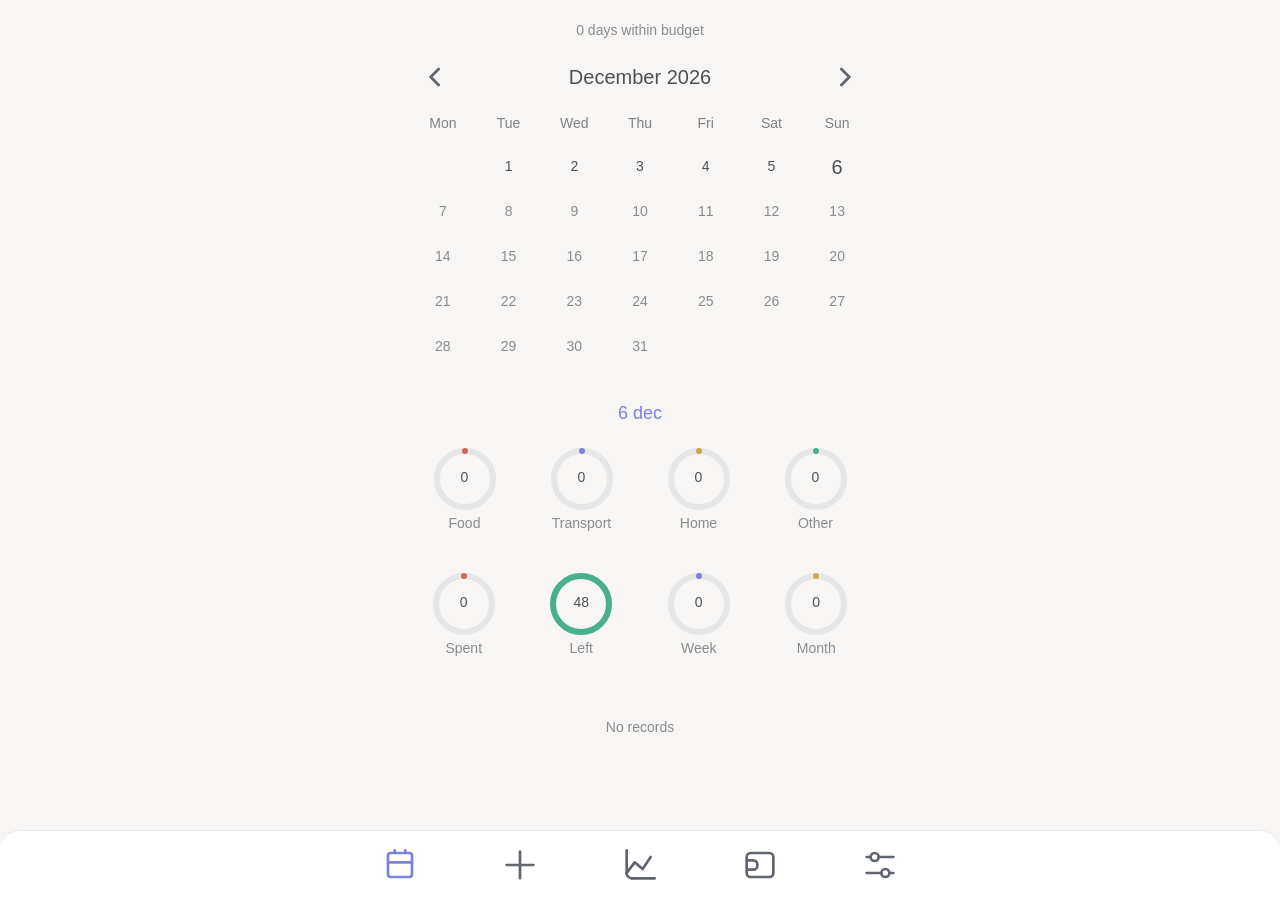
==== index.html @ 64d3a689 "first commit" ====
<!doctype html>
<html lang="en">
<head>
    <meta charset="UTF-8"/>
    <meta name="viewport"
          content="width=device-width, initial-scale=1.0, shrink-to-fit=no, interactive-widget=resizes-content"/>
    <meta name="mobile-web-app-capable" content="yes"/>
    <meta name="theme-color" content="#f7f6f4" media="(prefers-color-scheme: light)"/>
    <meta name="theme-color" content="#2a2a2a" media="(prefers-color-scheme: dark)"/>
    <meta name="msapplication-config" content="none">

    <title data-i18n="appName">Daybook</title>

    <link rel="manifest" href="manifest.webmanifest"/>
    <link rel="stylesheet" href="style.css"/>

    <link rel="icon" type="image/png" sizes="192x192" href="icons/icon-192.png">
    <link rel="icon" type="image/svg+xml" href="favicon.svg"/>
    <link rel="apple-touch-icon" href="icons/icon-192.png">
</head>
<body>

<!-- ==========================================================================
     DIARY
     ========================================================================== -->

<section id="diary-page" class="width-500 safe">
    <div id="calendar"></div>
    <h3 id="chosen-day" class="accent center"></h3>
    <div id="category-rings" class="row gap-10 pad-20"></div>
    <div id="summary-rings" class="row gap-10 pad-20"></div>
    <div id="day-entries"></div>
    <div id="day-breakdown" class="h-list pad-20"></div>
</section>

<!-- ==========================================================================
     EXPENSE ENTRY
     ========================================================================== -->

<section id="entry-page" class="hidden">
    <div class="scroll">
        <div class="width-500 col gap-20 pad-20 cta-space">
            <header class="row gap-10">
                <button id="entry-date" class="tap" aria-haspopup="dialog" data-i18n-aria-label="selectDate"></button>
                <button id="entry-time" class="tap" aria-haspopup="dialog" data-i18n-aria-label="selectTime"></button>
                <button id="entry-category" class="tap" data-i18n-aria-label="categoryLabel"></button>
            </header>

            <div class="input-row">
                <div class="text-field">
                    <textarea id="entry-text" class="input" rows="1" maxlength="200" autocomplete="off"
                              data-i18n-placeholder="parsePlaceholder"
                              data-i18n-aria-label="parsePlaceholder"></textarea>
                    <button id="clear-text" class="clear hidden" data-i18n-aria-label="clear">
                        <svg class="tool">
                            <use href="sprite.svg#close"></use>
                        </svg>
                    </button>
                </div>
                <div class="input-actions">
                    <button id="icon-photo" class="icon-button needs-photos" data-i18n-aria-label="photo">
                        <svg class="tool">
                            <use href="sprite.svg#camera"></use>
                        </svg>
                    </button>
                    <button id="icon-voice" class="icon-button" data-i18n-aria-label="voice">
                        <svg class="tool">
                            <use href="sprite.svg#mic"></use>
                        </svg>
                    </button>
                    <button id="icon-search" class="icon-button" data-i18n-aria-label="search">
                        <svg class="tool">
                            <use href="sprite.svg#search"></use>
                        </svg>
                    </button>
                    <button id="icon-star" class="icon-button" data-i18n-aria-label="quickPicks">
                        <svg class="tool">
                            <use href="sprite.svg#star"></use>
                        </svg>
                    </button>
                    <button id="icon-plus" class="icon-button" data-i18n-aria-label="add">
                        <svg class="tool">
                            <use href="sprite.svg#plus"></use>
                        </svg>
                    </button>
                </div>
                <input id="photo-input" type="file" accept="image/*" capture="environment" hidden>
            </div>
            <div id="entry-photo" class="photo hidden"></div>

            <div class="col gap-10">
                <div id="entry-items" class="col gap-10"></div>
                <div class="row between pad-10" id="entry-total"></div>
            </div>

            <section>
                <div class="row add">
                    <h3 data-i18n="tags"></h3>
                    <button id="edit-tags" class="right help small" data-i18n="change"></button>
                </div>
                <div id="tag-buttons" class="chips"></div>
            </section>

            <details id="note-block">
                <summary>
                    <svg class="plus" aria-hidden="true">
                        <use href="sprite.svg#plus"></use>
                    </svg>
                    <svg class="minus" aria-hidden="true">
                        <use href="sprite.svg#minus"></use>
                    </svg>
                    <span data-i18n="note"></span>
                </summary>
                <textarea id="entry-note" class="input" maxlength="280" rows="3"
                          data-i18n-placeholder="notePlaceholder"></textarea>
            </details>

            <button id="entry-delete" class="red hidden" data-i18n="delete"></button>
        </div>
    </div>

    <button id="confirm" class="fab-round" disabled aria-label="">
        <svg>
            <use href="sprite.svg#save"></use>
        </svg>
    </button>
    <button id="cancel" class="fab-close" data-i18n-aria-label="close">
        <svg>
            <use href="sprite.svg#cancel"></use>
        </svg>
    </button>
</section>

<!-- ==========================================================================
     PRESET
     ========================================================================== -->

<section id="preset-page" class="hidden">
    <div class="scroll">
        <div class="width-500 col gap-20 pad-20 cta-space">
            <input id="preset-name" class="input" maxlength="80" autocomplete="off"
                   data-i18n-placeholder="presetName" data-i18n-aria-label="presetName">

            <label class="field">
                <span class="label" data-i18n="defaultAmount"></span>
                <span class="unit-field">
                    <input id="preset-amount" class="input mono" inputmode="decimal">
                    <span class="unit preset-currency"></span>
                </span>
            </label>

            <div class="col gap-10">
                <h3 data-i18n="category"></h3>
                <div class="segment" id="preset-category" style="--n:4;--i:0">
                    <button data-category="0" data-i18n="categoryFood"></button>
                    <button data-category="1" data-i18n="categoryTransport"></button>
                    <button data-category="2" data-i18n="categoryHome"></button>
                    <button data-category="3" data-i18n="categoryOther"></button>
                </div>
            </div>

            <div class="col gap-10">
                <h3 data-i18n="tags"></h3>
                <div id="preset-tags" class="chips"></div>
            </div>

            <button id="preset-archive" class="red hidden" data-i18n="delete"></button>
        </div>
    </div>

    <button id="preset-save" class="fab-round" data-i18n-aria-label="save" disabled>
        <svg>
            <use href="sprite.svg#save"></use>
        </svg>
    </button>
    <button id="preset-cancel" class="fab-close" data-i18n-aria-label="cancel">
        <svg>
            <use href="sprite.svg#cancel"></use>
        </svg>
    </button>
</section>

<!-- ==========================================================================
     STATISTICS
     ========================================================================== -->

<section id="stats-page" class="width-500 pad-20 safe hidden">
    <div id="period">
        <div></div>
        <button data-i="0" data-i18n="day"></button>
        <button class="active" data-i="1" data-i18n="week"></button>
        <button data-i="2" data-i18n="month"></button>
    </div>

    <div id="range">
        <button type="button" data-add="-1" data-i18n-aria-label="previousPeriod">
            <svg>
                <use href="sprite.svg#prev"></use>
            </svg>
        </button>
        <span id="range-label"></span>
        <button type="button" data-add="1" data-i18n-aria-label="nextPeriod">
            <svg>
                <use href="sprite.svg#next"></use>
            </svg>
        </button>
    </div>

    <div class="card">
        <h3><span data-i18n="spending"></span><span class="value help left-10 small"></span></h3>
        <div class="chart" id="spending-chart"></div>
    </div>

    <div class="card">
        <h3><span data-i18n="byCategory"></span><span class="value help left-10 small"></span></h3>
        <div class="segment small-segment" id="category-mode" style="--n:2;--i:0">
            <button data-mode="sum" class="active" data-i18n="amountMode"></button>
            <button data-mode="pct" data-i18n="percentMode"></button>
        </div>
        <div class="chart" id="category-chart"></div>
    </div>

    <div class="card">
        <h3><span data-i18n="budgetDifference"></span><span class="value help left-10 small"></span></h3>
        <div class="chart" id="balance-chart"></div>
    </div>

    <div class="card">
        <h3><span data-i18n="byTag"></span><span class="value help left-10 small"></span></h3>
        <div class="chart" id="tag-chart"></div>
    </div>

    <div class="card">
        <h3><span data-i18n="byWeekday"></span><span class="value help left-10 small"></span></h3>
        <div class="chart" id="weekday-chart"></div>
    </div>

    <div class="card">
        <h3 data-i18n="when"></h3>
        <div class="chart" id="hour-heatmap"></div>
    </div>

    <div class="card">
        <h3><span data-i18n="topPresets"></span><span class="value help left-10 small"></span></h3>
        <div class="chart" id="top-chart"></div>
    </div>

    <div class="card">
        <h3><span data-i18n="entries"></span><span class="value help left-10 small"></span></h3>
        <div class="chart" id="count-chart"></div>
    </div>
</section>

<!-- ==========================================================================
     BUDGET
     ========================================================================== -->

<section id="budget-page" class="width-500 safe hidden">
    <form id="budget-form" class="pad-20 col gap-30" novalidate autocomplete="off"
          onsubmit="return false">
        <div class="field">
            <span class="label" data-i18n="currency"></span>
            <div class="segment" id="currency" style="--n:3;--i:0">
                <button type="button" data-currency="$">$</button>
                <button type="button" data-currency="€">€</button>
                <button type="button" data-currency="₽">₽</button>
            </div>
        </div>

        <div class="field">
            <label class="label" for="monthly-budget" data-i18n="monthlyBudget"></label>
            <div class="unit-field">
                <input class="input mono" id="monthly-budget" type="text" inputmode="decimal"
                       maxlength="9">
                <span class="unit budget-currency"></span>
            </div>
        </div>

        <span class="help small" data-i18n="categoryBudgets"></span>
        <div class="grid-4">
            <label class="field">
                <span class="label" data-i18n="categoryFood"></span>
                <input id="budget-food" class="input mono" inputmode="decimal">
            </label>
            <label class="field">
                <span class="label" data-i18n="categoryTransport"></span>
                <input id="budget-transport" class="input mono" inputmode="decimal">
            </label>
            <label class="field">
                <span class="label" data-i18n="categoryHome"></span>
                <input id="budget-home" class="input mono" inputmode="decimal">
            </label>
            <label class="field">
                <span class="label" data-i18n="categoryOther"></span>
                <input id="budget-other" class="input mono" inputmode="decimal">
            </label>
        </div>

        <div class="row between pad-10" id="budget-summary"></div>
    </form>
</section>

<!-- ==========================================================================
     SETTINGS
     ========================================================================== -->

<section id="settings-page" class="width-500 safe hidden">
    <br>
    <a href="https://pay.cloudtips.ru/p/9e3a23d6" target="_blank" rel="noopener">
        <svg class="icon">
            <use href="sprite.svg#heart"></use>
        </svg>
        <span data-i18n="support"></span>
    </a>

    <a href="mailto:yuzhakov.gleb@gmail.com?subject=Daybook">
        <svg class="icon">
            <use href="sprite.svg#chat"></use>
        </svg>
        <span data-i18n="mailTo"></span>
    </a>

    <a href="privacy.html" target="_blank">
        <svg class="icon">
            <use href="sprite.svg#shield"></use>
        </svg>
        <span data-i18n="privacy"></span>
    </a>

    <br>
    <button id="export">
        <svg class="icon">
            <use href="sprite.svg#download"></use>
        </svg>
        <span data-i18n="exportData"></span>
    </button>

    <button id="import">
        <svg class="icon">
            <use href="sprite.svg#upload"></use>
        </svg>
        <span data-i18n="importData"></span>
    </button>
    <input id="import-input" type="file" accept="application/json,.json" hidden>
    <br>

    <button id="reset">
        <svg class="icon">
            <use href="sprite.svg#reset"></use>
        </svg>
        <span data-i18n="reset"></span>
    </button>
</section>

<!-- ==========================================================================
     SHEETS
     ========================================================================== -->

<div id="overlay"></div>

<div id="search-sheet" class="sheet tall full" role="dialog" aria-modal="true" data-i18n-aria-label="search">
    <div class="row gap-10">
        <button id="search-back" class="icon-button" data-i18n-aria-label="close">
            <svg class="tool">
                <use href="sprite.svg#prev"></use>
            </svg>
        </button>
        <div class="text-field">
            <input id="search-input" class="input" type="text" autocomplete="off" enterkeyhint="search"
                   data-i18n-placeholder="searchPlaceholder" data-i18n-aria-label="search">
            <button id="search-clear" class="clear" data-i18n-aria-label="clear">
                <svg class="tool">
                    <use href="sprite.svg#close"></use>
                </svg>
            </button>
        </div>
    </div>
    <div id="search-tabs" class="chips scroll-x"></div>
    <div id="search-results" class="sheet-scroll"></div>
</div>

<div id="portion-sheet" class="sheet" role="dialog" aria-modal="true" data-i18n-aria-label="portion">
    <h3 id="portion-title" class="center" role="button" tabindex="0"></h3>
    <div class="big-field">
        <input id="portion-amount" class="mono" inputmode="decimal" autocomplete="off"
               data-i18n-aria-label="amount">
        <span class="preset-currency"></span>
    </div>
    <footer>
        <div id="portion-quick" class="center">
            <button id="portion-minus" class="pad-10" data-i18n-aria-label="minus">
                <svg>
                    <use href="sprite.svg#minus"></use>
                </svg>
            </button>
            <button id="portion-plus" class="pad-10" data-i18n-aria-label="plus">
                <svg>
                    <use href="sprite.svg#plus"></use>
                </svg>
            </button>
        </div>
        <button id="portion-create" class="pad-10" data-i18n="create"></button>
        <button id="portion-delete" class="pad-10" data-i18n="remove"></button>
        <button id="portion-confirm" class="accent">OK</button>
    </footer>
</div>

<div id="tags-sheet" class="sheet" role="dialog" aria-modal="true" data-i18n-aria-label="tags">
    <div class="row">
        <input id="tag" type="text" class="input" maxlength="24" autocomplete="off"
               data-i18n-placeholder="newTag" data-i18n-aria-label="newTag">
        <button id="create-tag" class="small accent pad-10" data-i18n="add"></button>
    </div>

    <div data-i18n="tagActions" class="small help pad-10"></div>
    <div id="tag-actions" class="chips"></div>

    <footer>
        <button id="close-tags" class="right" data-i18n="cancel"></button>
        <button id="apply-tags" class="accent">OK</button>
    </footer>
</div>

<div id="when-picker" class="sheet" role="dialog" aria-modal="true" data-i18n-aria-label="selectTime">
    <header id="watch">
        <button id="day" class="tap"></button>
        <button id="hour" class="tap"></button>

        <svg viewBox="0 0 6 24" width="6" height="24" aria-hidden="true">
            <circle cx="3" cy="8" r="1" stroke="var(--text)" fill="none"/>
            <circle cx="3" cy="16" r="1" stroke="var(--text)" fill="none"/>
        </svg>

        <button id="minute" class="tap"></button>
    </header>

    <div id="clock">
        <div id="white"></div>
        <div id="black"></div>
        <div id="center"></div>
        <div id="line"></div>
        <div id="hand"></div>
    </div>

    <div id="when-calendar">
        <div class="days"></div>
        <div class="days" id="when-days"></div>
    </div>

    <footer>
        <button id="when-prev" data-i18n-aria-label="previous">
            <svg>
                <use href="sprite.svg#prev"></use>
            </svg>
        </button>

        <button id="when-next" data-i18n-aria-label="next">
            <svg>
                <use href="sprite.svg#next"></use>
            </svg>
        </button>

        <button id="close-when" class="right" data-i18n="cancel"></button>
        <button id="apply-when" class="accent">OK</button>
    </footer>
</div>

<div class="hidden">
    <div id="calendars"></div>
</div>

<nav id="nav-bar" data-i18n-aria-label="mainNavigation">
    <div id="nav">
        <button id="nav-diary" data-page="diary" class="pad-10 active" data-i18n-aria-label="diary" aria-current="page">
            <svg>
                <use href="sprite.svg#diary"></use>
            </svg>
        </button>

        <button id="add-entry" class="pad-10" data-i18n-aria-label="addEntry">
            <svg>
                <use href="sprite.svg#plus"></use>
            </svg>
        </button>

        <button id="nav-stats" data-page="stats" class="pad-10" data-i18n-aria-label="stats">
            <svg>
                <use href="sprite.svg#stats"></use>
            </svg>
        </button>

        <button id="nav-budget" data-page="budget" class="pad-10" data-i18n-aria-label="budget">
            <svg>
                <use href="sprite.svg#wallet"></use>
            </svg>
        </button>

        <button id="nav-settings" data-page="settings" class="pad-10" data-i18n-aria-label="settings">
            <svg>
                <use href="sprite.svg#settings"></use>
            </svg>
        </button>
    </div>
</nav>

<div id="modal" hidden>
    <div class="dialog" role="dialog" aria-modal="true">
        <p id="question"></p>
        <div class="actions">
            <button id="modal-yes"></button>
            <button id="modal-no" data-i18n="no"></button>
        </div>
    </div>
</div>

<div id="chart-tip" role="tooltip" hidden></div>

<script src="presets.js"></script>
<script src="data.js"></script>
<script src="script.js"></script>

<script>
    if (navigator.serviceWorker) {
        // Reload only on update, not on first install
        const hadController = !!navigator.serviceWorker.controller;
        navigator.serviceWorker
            .register("sw.js", {
                scope: "./",
                updateViaCache: "none"
            })
            .then((reg) => {
                reg.update();
                if (reg.waiting) {
                    reg.waiting.postMessage("skipWaiting");
                }
                navigator.serviceWorker.addEventListener(
                    "controllerchange",
                    () => hadController && window.location.reload()
                );
            });
    }
</script>

</body>
</html>
---- style.css ----
/* ==========================================================================
   1. VARIABLES
   ========================================================================== */

:root {
    --bg: #f7f6f4;
    --text: #4d5156;
    --head: white;
    --icon: #5f646e;
    --line: #e7e7e7;
    --fade: #f2f1ef;
    --help: #8b8b8b;

    --yellow: #c9a84c;
    --blue: #7a82da;
    --green: #4aaf8c;
    --red: #d0675a;

    --accent: var(--blue);
    --radius: 12px;

    --value: 50%;
    --count: 0;
    --total: 1;
    --score: 0;
    --color: gray;
    --width: 0;
}

@media (prefers-color-scheme: dark) {
    :root {
        --bg: #2a2a2a;
        --text: #c8c8c8;
        --head: #303030;
        --icon: #bcb6a6;
        --line: #444444;
        --fade: #2d2d2d;
        --help: #838282;

        --accent: var(--yellow);

        --yellow: #a88a36;
        --blue: #7a82da;
        --green: #3d9a78;
        --red: #d0675a;
    }
}

/* ==========================================================================
   2. RESET AND BASE
   ========================================================================== */

* {
    margin: 0;
    padding: 0;
    box-sizing: border-box;
    border: none;
    font-family: -apple-system, BlinkMacSystemFont, "Segoe UI", Roboto, Helvetica, Arial,
    sans-serif;
    font-size: 18px;
    font-weight: 400;
    line-height: 1.5;
    color: var(--text);
    user-select: none;
    -webkit-tap-highlight-color: transparent;
}

html,
body {
    margin: 0;
    padding: 0;
    min-height: 100%;
    background: var(--bg);
    color: var(--text);
    overscroll-behavior: none;
    touch-action: pan-y;
}

button,
input,
textarea {
    font: inherit;
    background-color: inherit;
}

button {
    border: 0;
    line-height: 0;
    background: none;
    color: inherit;
    cursor: pointer;
    -webkit-tap-highlight-color: transparent;
}

button:disabled {
    cursor: default;
}

a,
li {
    cursor: pointer;
}

a {
    outline: none;
    text-decoration: none;
}

svg {
    background: transparent;
    stroke-width: 2;
    fill: none;
    stroke-linecap: round;
    stroke-linejoin: round;
    stroke: var(--icon);
    cursor: pointer;
}

input {
    padding: 10px;
}

/* Range slider */
/* Slider */
input[type=range] {
    width: 100%;
    height: 32px;
    appearance: none;
    -webkit-appearance: none;
    background: transparent;
    cursor: pointer;
    accent-color: var(--accent);
}

input[type=range]::-webkit-slider-runnable-track {
    height: 3px;
    border-radius: 2px;
    background: linear-gradient(
            to right,
            var(--accent) 0%,
            var(--accent) var(--value, 50%),
            var(--line) var(--value, 50%),
            var(--line) 100%
    );
}

input[type=range]::-webkit-slider-thumb {
    width: 20px;
    height: 20px;
    margin-top: -8px;
    border: 0;
    border-radius: 50%;
    background: var(--accent);
    appearance: none;
    -webkit-appearance: none;
    transition: transform 120ms ease;
}

input[type=range]:active::-webkit-slider-thumb {
    transform: scale(1.15);
}

input[type=range]::-moz-range-track {
    height: 3px;
    border-radius: 2px;
    background: var(--bg);
}

input[type=range]::-moz-range-thumb {
    width: 20px;
    height: 20px;
    border: 0;
    border-radius: 50%;
    background: var(--accent);
    transition: transform 120ms ease;
}

input,
select,
textarea {
    width: fit-content;
    outline: none;
    vertical-align: middle;
    user-select: text;
}

/* ==========================================================================
   3. UTILITIES
   ========================================================================== */

.hidden {
    display: none !important;
}

body:not(.photos) .needs-photos {
    display: none !important;
}

/* Typography */
.small {
    font-size: 14px !important;
}

.big {
    font-size: 20px !important;
}

.mono {
    font-variant-numeric: tabular-nums;
}

.accent {
    color: var(--accent) !important;
}

.help {
    color: var(--help);
}

.left-10 {
    padding-left: 10px;
}

.top-20 {
    padding-top: 20px;
}

.red {
    color: var(--red);
    border-color: var(--red);
    stroke: var(--red);
}

.small * {
    font-size: inherit;
}

/* Alignment */
.center {
    align-content: center;
    text-align: center;
    justify-content: center;
}

.left {
    text-align: left;
}

.right {
    margin-left: auto;
}

.grow {
    flex: 1;
    min-width: 0;
}

/* Layout */
.col {
    display: flex;
    flex-direction: column;
}

.row {
    display: flex;
    flex-direction: row;
    align-items: center;
    width: 100%;
}

.between {
    justify-content: space-between;
}

/* Spacing / gaps */
.gap-10 {
    gap: 10px;
}

.gap-15 {
    gap: 15px;
}

.gap-20 {
    gap: 20px;
}

.gap-30 {
    gap: 30px;
}

.pad-10 {
    padding: 10px;
}

.pad-20 {
    padding: 20px;
}


.safe {
    padding-bottom: calc(78px + env(safe-area-inset-bottom));
}

.cta-space {
    padding-bottom: calc(100px + env(safe-area-inset-bottom));
}

/* Containers */
.width-500 {
    max-width: 500px;
    width: 100%;
    margin: 0 auto;
    position: relative;
}

/* Inline markers */
i {
    position: absolute;
    left: 50%;
    top: 50%;
    transform: translate(-50%, -50%);
    border-radius: 50%;
    opacity: 0.5;
    z-index: 0;
}

/* ==========================================================================
   4. SHARED COMPONENTS
   ========================================================================== */

/* Icons */
button svg {
    width: 32px;
    min-width: 32px;
    height: 32px;
}

button svg.tool,
.tool {
    width: 24px;
    min-width: 24px;
    height: 24px;
}

.icon {
    width: 30px;
    min-width: 30px;
    height: 30px;
    stroke: gray;
}

.icon-button {
    padding: 8px;
    border-radius: 50%;
}

.starred {
    fill: var(--yellow);
    stroke: var(--yellow);
}

/* Pill buttons */
.tap {
    padding: 0 12px;
    min-height: 50px;
    border-radius: 20px;
    vertical-align: middle;
    line-height: 1.3;
    color: var(--accent);
    border: 2px solid var(--accent);
}

.tap * {
    color: inherit;
}

.tap.selected {
    background: var(--accent);
    color: var(--bg);
}

.tap.selected .help {
    color: var(--bg);
    opacity: 0.8;
}

.tap.red {
    color: var(--red);
    border-color: var(--red);
}

.chip {
    min-height: 38px;
    border-radius: 19px;
    font-size: 15px;
}

.chip span {
    font-size: 13px;
    margin-left: 4px;
}

.chips {
    display: flex;
    flex-wrap: wrap;
    gap: 8px;
}

.chips.center {
    justify-content: center;
}

.scroll-x {
    flex-wrap: nowrap;
    overflow-x: auto;
    scrollbar-width: none;
}

.scroll-x::-webkit-scrollbar {
    display: none;
}

.scroll-x > * {
    flex: 0 0 auto;
}

/* Segment */
.segment {
    position: relative;
    display: grid;
    grid-template-columns: repeat(var(--n), minmax(0, 1fr));
    gap: 4px;
    padding: 4px;
    background: var(--head);
    border-radius: var(--radius);
    --n: 2;
    --i: 0;
}

.segment::before {
    content: "";
    position: absolute;
    inset: 4px auto 4px 4px;
    width: calc((100% - 8px - (var(--n) - 1) * 4px) / var(--n));
    border-radius: 9px;
    background: var(--accent);
    transform: translateX(calc(var(--i) * (100% + 4px)));
    transition: transform 0.25s;
}

.segment button {
    position: relative;
    z-index: 1;
    flex: 1;
    min-width: 0;
    min-height: 40px;
    padding: 0 4px;
    border-radius: 9px;
    font-size: 15px;
    line-height: 1.2;
    white-space: nowrap;
    overflow: hidden;
    text-overflow: ellipsis;
    transition: color 0.25s;
}

.segment button.active {
    color: var(--bg);
}

.small-segment {
    width: fit-content;
    max-width: 100%;
    margin-bottom: 10px;
    grid-template-columns: repeat(var(--n), 1fr);
}

.small-segment button {
    min-height: 32px;
    padding: 0 12px;
    font-size: 13px;
}

/* Headings */
h2 {
    width: 100%;
    padding: 10px 20px;
    font-size: 20px;
    justify-content: space-between;
}

h2 button {
    padding: 10px;
}

h3 {
    width: 100%;
}

/* Scroll container */
.scroll {
    display: flex;
    flex: 1;
    overflow-y: auto;
    scrollbar-width: none;
    -ms-overflow-style: none;
}

.scroll::-webkit-scrollbar {
    width: 0;
    height: 0;
}

/* Inputs */
.field {
    display: flex;
    flex-direction: column;
    gap: 4px;
    min-width: 0;
    flex: 1;
}

.label {
    font-size: 13px;
    color: var(--help);
}

.input {
    width: 100%;
    min-height: 48px;
    padding: 12px 14px;
    border: 1px solid var(--line);
    border-radius: var(--radius);
    background: var(--head);
    color: var(--text);
    font: inherit;
    outline: 0;
}

.input::placeholder {
    color: var(--help);
}

.input:focus {
    border-color: var(--accent);
}

.input[readonly]:not(:focus) {
    cursor: default;
}

.grid-4 .input,
.field .input.mono {
    font-size: 16px;
}

.text-field {
    position: relative;
    flex: 1;
    min-width: 0;
}

.text-field .input {
    padding-right: 40px;
}

.sheet > .text-field {
    flex: none;
}

.clear {
    position: absolute;
    top: 50%;
    right: 6px;
    transform: translateY(-50%);
    padding: 6px;
}

.clear svg {
    stroke: var(--help);
}

.unit-field {
    display: block;
    position: relative;
}

.unit-field .input {
    padding-right: 40px;
}

.unit {
    position: absolute;
    top: 50%;
    right: 14px;
    transform: translateY(-50%);
    color: var(--help);
    font-size: 15px;
    pointer-events: none;
}

textarea.input {
    resize: vertical;
    font-size: 16px;
    margin-top: 10px;
}

.grid-4 {
    display: grid;
    grid-template-columns: repeat(4, 1fr);
    align-items: end;
    gap: 10px;
}

.grid-3 {
    display: grid;
    grid-template-columns: repeat(3, 1fr);
    align-items: end;
    gap: 10px;
}

.big-field {
    display: flex;
    align-items: baseline;
    justify-content: center;
    gap: 8px;
}

.big-field input {
    width: 170px;
    padding: 4px;
    font-size: 44px;
    text-align: center;
    border-bottom: 2px solid var(--line);
}

.big-field input:focus {
    border-color: var(--accent);
    outline: none;
}

.big-field span {
    color: var(--help);
}

/* Photo */
.photo {
    position: relative;
    width: 96px;
    height: 96px;
}

.photo img,
.photo-stub {
    width: 96px;
    height: 96px;
    object-fit: cover;
    border-radius: var(--radius);
    background: var(--fade);
}

.photo-stub {
    display: grid;
    place-items: center;
}

.photo-remove {
    position: absolute;
    top: -8px;
    right: -8px;
    width: 30px;
    height: 30px;
    border-radius: 50%;
    background: var(--head);
    border: 1px solid var(--line);
    display: grid;
    place-items: center;
}

.photo-remove svg {
    width: 16px;
    min-width: 16px;
    height: 16px;
}

/* CTA and close */
.fab-round {
    position: fixed;
    right: 14px;
    bottom: calc(14px + env(safe-area-inset-bottom));
    z-index: 2;
    width: 56px;
    height: 56px;
    border-radius: 50%;
    background: rgba(128, 128, 128, 0.55);
    color: var(--bg);
    display: grid;
    place-items: center;
    box-shadow: 0 4px 14px rgba(0, 0, 0, 0.12);
}

.fab-round svg {
    width: 28px;
    height: 28px;
    stroke: var(--bg);
    stroke-width: 3;
}

.fab-round:disabled {
    opacity: 0.35;
    box-shadow: none;
}

.fab-close {
    position: fixed;
    top: 8px;
    right: 8px;
    z-index: 2;
    width: 50px;
    height: 50px;
    border-radius: 50%;
}

.fab-close svg {
    width: 24px;
    height: 24px;
    stroke-width: 3;
    stroke: var(--help);
}

/* Details */
details summary {
    display: flex;
    align-items: center;
    gap: 8px;
    cursor: pointer;
    color: var(--help);
    font-size: 15px;
    list-style: none;
}

details summary::-webkit-details-marker {
    display: none;
}

details summary svg {
    width: 16px;
    height: 16px;
    flex: 0 0 16px;
    stroke: var(--help);
}

details summary .minus {
    display: none;
}

details[open] summary .plus {
    display: none;
}

details[open] summary .minus {
    display: block;
}

/* ==========================================================================
   5. BOTTOM NAVIGATION
   ========================================================================== */

nav {
    position: fixed;
    bottom: 0;
    width: 100%;
    height: calc(70px + env(safe-area-inset-bottom));
    padding: 8px max(12px, env(safe-area-inset-left)) calc(8px + env(safe-area-inset-bottom));
    background: var(--head);
    border-radius: 20px 20px 0 0;
    border-top: 1px solid var(--line);
    backdrop-filter: blur(16px);
    z-index: 1;
}

nav > div {
    display: grid;
    grid-template-columns: repeat(5, 1fr);
    max-width: 600px;
    margin: 0 auto;
}

nav > div > button {
    padding: 10px;
}

.active > svg {
    stroke: var(--accent);
}

/* ==========================================================================
   6. DIARY
   ========================================================================== */

#calendar {
    width: 100%;
    touch-action: pan-y;
    overflow-x: clip;
    overflow-y: visible;
}

#calendar h2 {
    text-align: center;
}

.calendar {
    height: 400px;
    position: relative;
}

#calendars {
    display: flex;
    justify-content: space-between;
    gap: 30px;
    width: calc(300% + 60px);
    overflow-x: clip;
    overflow-y: visible;
    touch-action: pan-y;
    transition: none;
}

#calendars > div {
    flex: 0 0 var(--width);
    width: var(--width);
}

.days {
    display: grid;
    grid-template-columns: repeat(7, 1fr);
    justify-items: center;
    text-align: center;
    padding: 0 20px;
}

.days span {
    position: relative;
    z-index: 1;
    font-size: 14px;
}

.days > span {
    padding-bottom: 10px;
    color: gray;
}

.days > button {
    height: 45px;
    aspect-ratio: 1;
    padding: 5px;
    background: transparent;
    border-radius: 50%;
    position: relative;
    line-height: 1;
}

.days > button > span {
    position: relative;
    z-index: 1;
    font-size: 14px;
}

.today {
    color: var(--accent);
}

.future {
    color: gray;
}

.days .selected {
    background: var(--accent) !important;
    color: var(--bg);
}

.empty {
    pointer-events: none;
    padding: 24px 0;
    text-align: center;
    color: var(--help);
    font-size: 13px;
}

/* Entry list */
#day-entries {
    display: flex;
    flex-direction: column;
}

.entry {
    display: flex;
    flex-direction: column;
    gap: 4px;
    width: 100%;
    padding: 12px 20px;
    text-align: left;
    line-height: 1.3;
}

.entry .row svg {
    stroke: var(--help);
}

.entry .items {
    overflow: hidden;
    text-overflow: ellipsis;
    white-space: nowrap;
}

.tags {
    display: flex;
    flex-wrap: wrap;
    column-gap: 10px;
}

/* ==========================================================================
   7. ENTRY AND PRESET
   ========================================================================== */

#entry-page,
#preset-page {
    min-height: 100dvh;
}

#entry-page header {
    padding-right: 50px;
}

#entry-page header .tap {
    font-size: 16px;
    min-height: 44px;
}

.input-row {
    display: flex;
    flex-direction: column;
    gap: 4px;
}

.input-actions {
    display: flex;
    justify-content: flex-end;
    gap: 2px;
}

#entry-text {
    resize: none;
    overflow: hidden;
    margin-top: 0;
    field-sizing: content;
}

#icon-voice.listening svg {
    stroke: var(--red);
    animation: pulse 1s infinite;
}

@keyframes pulse {
    50% {
        opacity: 0.4;
    }
}

/* Line item cards */
.card-item {
    display: flex;
    flex-direction: column;
    gap: 6px;
    padding: 12px 14px;
    border-radius: var(--radius);
    background: var(--head);
    cursor: pointer;
    transition: box-shadow 0.2s;
}

.card-item .name {
    flex: 1;
    min-width: 0;
    overflow: hidden;
    text-overflow: ellipsis;
    white-space: nowrap;
}

.card-item.bad {
    box-shadow: inset 0 0 0 2px var(--red);
}

.card-item.flash {
    animation: flash 1s;
}

@keyframes flash {
    30% {
        box-shadow: inset 0 0 0 4px var(--red);
        background: var(--fade);
    }
}

.total {
    text-align: right;
    color: var(--help);
}

/* Tags */
.add {
    height: 32px;
    margin-bottom: 10px;
}

#edit-tags {
    line-height: 1.3;
}

#entry-delete,
#preset-archive {
    line-height: 1.3;
    padding: 20px;
}

/* ==========================================================================
   8. BOTTOM SHEETS
   ========================================================================== */

.sheet {
    position: fixed;
    bottom: 0;
    left: 50%;
    z-index: 11;
    display: flex;
    flex-direction: column;
    gap: 12px;
    width: 100%;
    max-width: 560px;
    max-height: 90dvh;
    padding: 20px 16px max(10px, env(safe-area-inset-bottom));
    background: var(--bg);
    border-top: 1px solid var(--line);
    border-radius: 20px 20px 0 0;
    transform: translate(-50%, 100%);
    transition: transform 220ms;
    visibility: hidden;
}

.sheet.open {
    transform: translate(-50%, 0);
    visibility: visible;
}

.sheet.tall {
    height: 85dvh;
}

.sheet.full {
    height: 100dvh;
    max-height: 100dvh;
    padding-top: max(20px, env(safe-area-inset-top));
    border-top: 0;
    border-radius: 0;
}

.sheet-scroll {
    flex: 1;
    min-height: 0;
    overflow-y: auto;
}

.sheet footer {
    display: flex;
    align-items: center;
    width: 100%;
}

.sheet footer button {
    padding: 14px 20px 18px;
    background: transparent;
    font-size: 16px;
    line-height: 1.2;
}

.sheet footer button.left {
    padding-left: 4px;
}

/* Search */
#search-sheet {
    padding: 0;
}

#search-sheet > .row {
    padding: max(20px, env(safe-area-inset-top)) 16px 10px 10px;
}

#search-tabs {
    padding: 0 20px;
}

#search-tabs .tap {
    min-height: 38px;
    padding: 8px 4px;
    border: 0;
    border-bottom: 2px solid transparent;
    border-radius: 0;
    color: var(--help);
}

#search-tabs .tap.selected {
    background: transparent;
    color: var(--accent);
    border-bottom-color: var(--accent);
}

#search-results {
    padding: 0 10px max(10px, env(safe-area-inset-bottom));
    scrollbar-width: none;
}

#search-results::-webkit-scrollbar {
    display: none;
}

.result {
    display: flex;
    align-items: center;
    gap: 6px;
    padding: 10px 0 10px 10px;
    cursor: pointer;
    line-height: 1.3;
}

/* Amount */
#portion-sheet h3 {
    padding-right: 0;
    cursor: pointer;
}

#portion-title[data-preset-id=""] {
    cursor: default;
}

#portion-quick {
    display: flex;
    align-items: center;
    gap: 4px;
    margin-right: auto;
}

#portion-quick button {
    padding: 10px;
}

#portion-sheet footer button {
    padding-left: 10px;
    padding-right: 10px;
}

/* Tags */
#tag-actions {
    padding: 0 0 10px;
}

#create-tag {
    line-height: 1.2;
}

/* Date/time picker */
#when-picker {
    height: 400px;
    align-items: center;
    font-variant-numeric: tabular-nums;
}

#when-prev,
#when-next {
    padding: 5px 10px;
}

#when-picker .days > button {
    height: 40px;
    font-size: 14px;
}

#when-calendar {
    width: 100%;
    max-width: 420px;
}

#watch {
    display: flex;
    align-items: center;
    gap: 10px;
    padding-bottom: 6px;
}

#watch button {
    font-size: 24px;
    line-height: 1;
    min-height: 44px;
}

#watch .selected {
    background: var(--accent);
    color: var(--bg);
}

#clock {
    position: relative;
    flex: 0 0 250px;
    width: 250px;
    height: 250px;
    background: var(--fade);
    border-radius: 50%;
    touch-action: none;
}

.tick {
    font: 14px sans-serif;
}

#clock .tick {
    position: absolute;
    transform: translate(-50%, -50%);
}

#white {
    position: absolute;
    inset: 0;
    z-index: 3;
    clip-path: circle(16px at 50% 50%);
    pointer-events: none;
}

#white .tick {
    color: var(--bg);
}

#hand {
    position: absolute;
    z-index: 2;
    width: 32px;
    height: 32px;
    background: var(--accent);
    border-radius: 50%;
    cursor: grab;
    touch-action: none;
}

#center {
    position: absolute;
    left: 50%;
    top: 50%;
    width: 8px;
    height: 8px;
    transform: translate(-50%, -50%);
    background: var(--accent);
    border-radius: 50%;
}

#line {
    position: absolute;
    left: 50%;
    top: calc(50% - 1px);
    width: 2px;
    height: 2px;
    background: var(--accent);
    transform-origin: 0 50%;
}

/* Budget */
#budget-form {
    display: flex;
    flex-direction: column;
    width: 100%;
}

#budget-summary {
    flex-wrap: wrap;
    gap: 6px 16px;
}

/* Diary rings */
#category-rings {
    display: grid;
    grid-template-columns: repeat(4, 1fr);
    gap: 8px;
}

.ring {
    position: relative;
    display: flex;
    flex-direction: column;
    align-items: center;
    gap: 4px;
}

.ring svg {
    width: 64px;
    height: 64px;
    cursor: default;
}

.ring .track {
    stroke: var(--line);
    stroke-width: 6;
}

.ring .fill {
    stroke-width: 6;
}

.ring-value {
    position: absolute;
    top: 20px;
    width: 64px;
    text-align: center;
    font-size: 14px;
}

.ring .small {
    line-height: 1.2;
    font-size: 12px;
}

#summary-rings {
    flex-wrap: wrap;
    justify-content: space-around;
    margin-bottom: 20px;
}

/* ==========================================================================
   9. OVERLAY
   ========================================================================== */

#overlay {
    position: fixed;
    inset: 0;
    z-index: 10;
    background: #0004;
    opacity: 0;
    visibility: hidden;
    transition: opacity 180ms;
}

#overlay.open {
    opacity: 1;
    visibility: visible;
}

/* ==========================================================================
   10. STATISTICS
   ========================================================================== */

/* Period switch */
#period {
    position: relative;
    display: flex;
    width: 280px;
    height: 46px;
    padding: 6px;
    margin: 0 auto 16px;
    border-radius: 14px;
    background: var(--head);
    user-select: none;
    box-shadow: 0 1px 3px rgba(0, 0, 0, 0.06);
}

#period > div {
    position: absolute;
    top: 4px;
    left: 6px;
    width: calc((100% - 12px) / 3);
    height: 38px;
    border-radius: 10px;
    background: var(--accent);
    box-shadow: 0 1px 3px rgba(0, 0, 0, 0.12);
    transform: translateX(100%);
    transition: transform 0.2s ease;
}

#period > button {
    position: relative;
    z-index: 1;
    flex: 1;
    height: 34px;
    padding: 0;
    border: 0;
    background: transparent;
    color: var(--text);
    font: inherit;
    font-size: 16px;
    line-height: 1;
    cursor: pointer;
}

#period > button.active {
    color: var(--bg);
    transition: color 0.2s ease;
}

/* Range arrows */
#range {
    display: flex;
    align-items: center;
    justify-content: space-between;
    width: 260px;
    margin: 0 auto 8px;
    user-select: none;
}

#range button {
    flex: 0 0 auto;
    display: flex;
    align-items: center;
    justify-content: center;
    width: 32px;
    height: 32px;
    padding: 0 0 2px;
    border-radius: 8px;
}

#range button:active {
    transform: scale(0.94);
}

#range-label {
    display: flex;
    gap: 10px;
    color: var(--text);
    font-variant-numeric: tabular-nums;
}

#range-label span {
    font-size: 16px;
}

/* Cards */
.card {
    padding: 0 0 32px;
}

.card h3 {
    margin-top: 16px;
    margin-bottom: 16px;
    font-size: 17px;
}

.card h3 span {
    font-size: inherit;
}

.card h3 .value {
    color: var(--help);
}

.chart {
    width: 100%;
}

.chart svg {
    display: block;
    overflow: visible;
    stroke: none;
    cursor: default;
}

.chart text {
    font-size: 11px;
    fill: var(--help);
    stroke: none;
}

.chart .tick {
    position: static;
    transform: none;
    font-family: inherit;
    font-size: 11px;
}

.chart .grid {
    stroke: var(--line);
    stroke-width: 1;
}

.chart .axis {
    stroke: var(--help);
    stroke-width: 1;
}

.chart .normal {
    stroke: var(--line);
    stroke-width: 1.5;
    stroke-dasharray: 8 6;
}

.chart .area {
    fill-opacity: 0.8;
    stroke: none;
}

.chart .series {
    fill: none;
    stroke-width: 2;
}

.chart .series.thin {
    stroke-width: 1.5;
}

.chart .series.dash {
    stroke-dasharray: 10 8;
    stroke: var(--line);
}

.chart .dot {
    stroke: var(--bg);
    stroke-width: 2;
}

.chart .hit {
    fill: transparent;
    stroke: none;
    cursor: pointer;
}

.chart rect.hit.hovered {
    fill: var(--text);
    fill-opacity: 0.05;
}

.chart circle.hit.hovered {
    stroke: var(--text);
    stroke-width: 1;
}

.chart .cell {
    cursor: pointer;
}

.chart .cell.zero {
    fill: var(--line);
    fill-opacity: 0.45;
}

.chart .cell.hovered {
    stroke: var(--text);
    stroke-width: 1;
}

/* Legend */
.legend {
    display: flex;
    flex-wrap: wrap;
    gap: 6px 14px;
    padding-top: 8px;
}

.legend-item {
    display: flex;
    align-items: center;
    gap: 6px;
    font-size: 12px;
    color: var(--help);
}

.legend .key {
    position: static;
    transform: none;
    opacity: 1;
    border-radius: 2px;
}

.legend .key.rect {
    width: 10px;
    height: 10px;
    background: var(--color);
}

.break {
    border-bottom: 1px solid var(--line);
}

.legend .key.line {
    width: 14px;
    height: 2px;
    background: var(--color);
}

.legend .key.dash {
    width: 14px;
    height: 2px;
    background: repeating-linear-gradient(
            to right,
            var(--color) 0 5px,
            transparent 5px 8px
    );
}


/* Tooltip */
#chart-tip {
    position: fixed;
    z-index: 20;
    min-width: 120px;
    padding: 8px 10px;
    border: 1px solid var(--line);
    border-radius: 8px;
    background: var(--head);
    box-shadow: 0 4px 14px rgba(0, 0, 0, 0.12);
    pointer-events: none;
}

#chart-tip[hidden] {
    display: none;
}

.tip-title {
    font-size: 12px;
    color: var(--help);
    padding-bottom: 2px;
}

.tip-row {
    display: flex;
    align-items: center;
    gap: 6px;
    font-size: 13px;
}

.tip-row * {
    font-size: 13px;
}

.tip-row i {
    position: static;
    transform: none;
    opacity: 1;
    width: 12px;
    height: 2px;
    border-radius: 1px;
    background: var(--color);
}

.tip-row b {
    font-weight: 600;
}

.tip-row span {
    color: var(--help);
}

/* Horizontal lists */
.h-list {
    display: flex;
    flex-direction: column;
    gap: 12px;
}

.h-col {
    display: flex;
    flex-direction: column;
    gap: 2px;
}

.h-label {
    overflow: hidden;
    white-space: normal;
    font-size: 13px;
    color: var(--help);
}

.h-value {
    position: relative;
    height: 16px;
    margin-right: 90px;
}

.h-bar {
    position: absolute;
    top: 0;
    left: 0;
    width: calc(var(--count) / var(--total) * 100%);
    height: 16px;
    min-width: 2px;
    border-radius: 2px 4px 4px 2px;
    overflow: hidden;
    background: var(--color);
}

.h-number {
    position: absolute;
    top: 0;
    left: calc(var(--count) / var(--total) * 100%);
    margin-left: 10px;
    font-size: 13px;
    line-height: 16px;
    white-space: nowrap;
    color: var(--text);
}

/* ==========================================================================
   11. BUDGET AND SETTINGS
   ========================================================================== */

#reset span {
    color: var(--red);
}

#settings-page > a,
#settings-page > button {
    display: flex;
    align-items: center;
    gap: 12px;
    width: calc(100% - 40px);
    margin: 0 20px;
    padding: 14px 0;
    line-height: 1.5;
    text-align: left;
    background: none;
    border: none;
    border-radius: 0;
    font-size: 16px;
    color: var(--text);
}

#settings-page > button:last-of-type {
    border-bottom: none;
}

#settings-page > a:active,
#settings-page > button:active {
    opacity: 0.5;
}

/* ==========================================================================
   12. MODAL
   ========================================================================== */

#modal {
    position: fixed;
    inset: 0;
    display: grid;
    place-items: center;
    z-index: 30;
    background: #0004;
}

#modal[hidden] {
    display: none;
}

.dialog {
    width: calc(100% - 40px);
    max-width: 420px;
    padding: 20px;
    border-radius: 12px;
    background: var(--bg);
    text-align: center;
}

.dialog p {
    margin: 0 0 20px;
}

.actions {
    display: flex;
    gap: 10px;
}

.actions button {
    flex: 1;
    padding: 20px;
    border-radius: 12px;
    line-height: 1.2;
}

#modal-yes {
    background: var(--accent);
    color: var(--bg);
}

#modal-no {
    background: var(--head);
    color: var(--text);
}
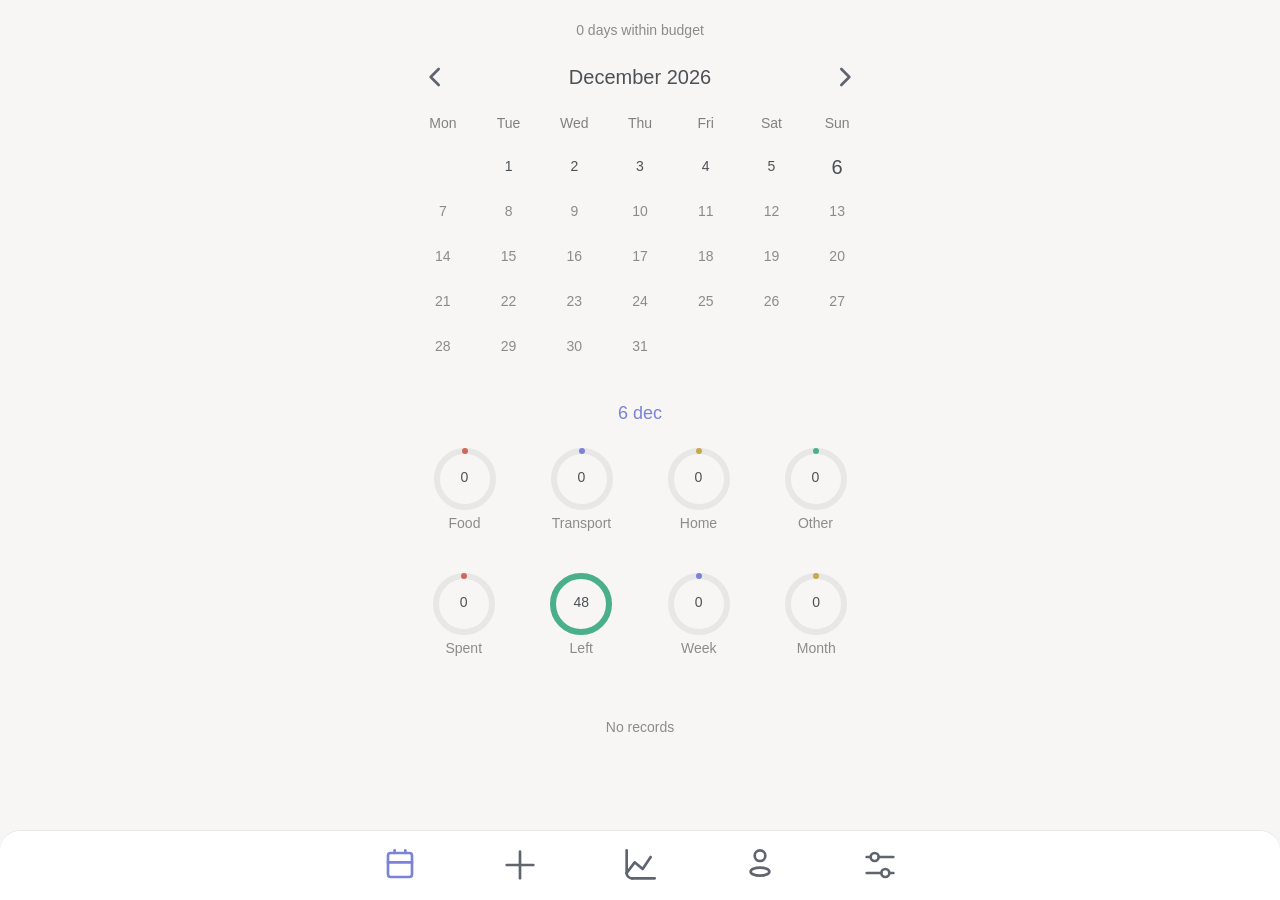
==== commit 7ed4f79e: "first commit" ====
--- a/index.html
+++ b/index.html
@@ -252,12 +252,35 @@
 </section>
 
 <!-- ==========================================================================
-     BUDGET
-     ========================================================================== -->
-
-<section id="budget-page" class="width-500 safe hidden">
-    <form id="budget-form" class="pad-20 col gap-30" novalidate autocomplete="off"
+     PERSON
+     ========================================================================== -->
+
+<section id="person-page" class="width-500 safe hidden">
+    <form id="person-form" class="pad-20 col gap-30" novalidate autocomplete="off"
           onsubmit="return false">
+        <div class="row gap-15">
+            <div class="field grow">
+                <label class="label" for="birthdate" data-i18n="birthdate"></label>
+                <input class="input mono" id="birthdate" name="birthdate" type="text" inputmode="numeric"
+                       autocomplete="off" autocapitalize="off" placeholder="31.12.2000" spellcheck="false"
+                       maxlength="10">
+            </div>
+            <div class="field grow">
+                <label class="label" data-i18n="sex"></label>
+                <div class="segment" id="sex" style="--n:2;--i:0">
+                    <button type="button" data-sex="female" class="active" data-i18n="female"></button>
+                    <button type="button" data-sex="male" data-i18n="male"></button>
+                </div>
+            </div>
+        </div>
+
+        <div class="field">
+            <label class="row gap-10" for="activity">
+                <span data-i18n="activity"></span> <span>—</span> <span id="activity-level"></span>
+            </label>
+            <input type="range" id="activity" min="1" max="2" step="0.025" value="1.375">
+        </div>
+
         <div class="field">
             <span class="label" data-i18n="currency"></span>
             <div class="segment" id="currency" style="--n:3;--i:0">
@@ -489,9 +512,9 @@
             </svg>
         </button>
 
-        <button id="nav-budget" data-page="budget" class="pad-10" data-i18n-aria-label="budget">
-            <svg>
-                <use href="sprite.svg#wallet"></use>
+        <button id="nav-person" data-page="person" class="pad-10" data-i18n-aria-label="person">
+            <svg>
+                <use href="sprite.svg#person"></use>
             </svg>
         </button>
 
--- a/style.css
+++ b/style.css
@@ -1271,8 +1271,8 @@
     transform-origin: 0 50%;
 }
 
-/* Budget */
-#budget-form {
+/* Person and budget */
+#person-form {
     display: flex;
     flex-direction: column;
     width: 100%;
